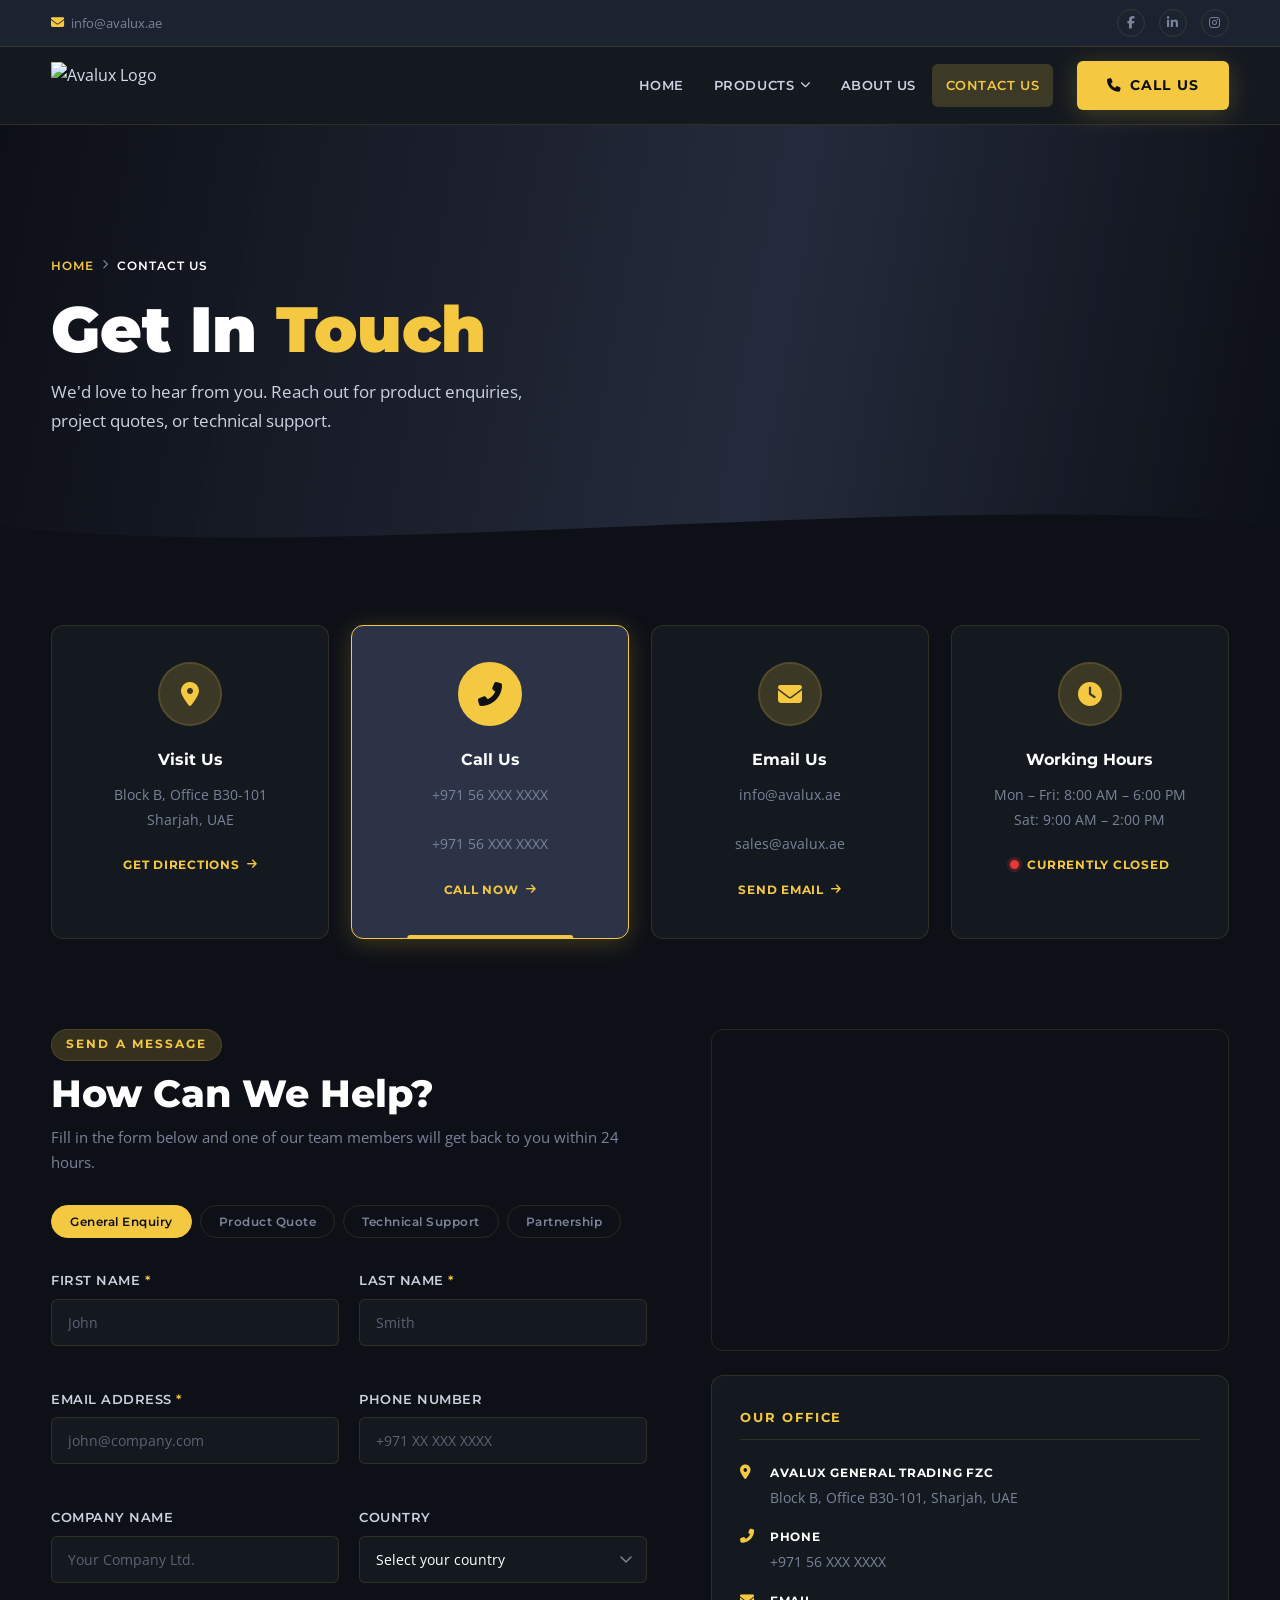
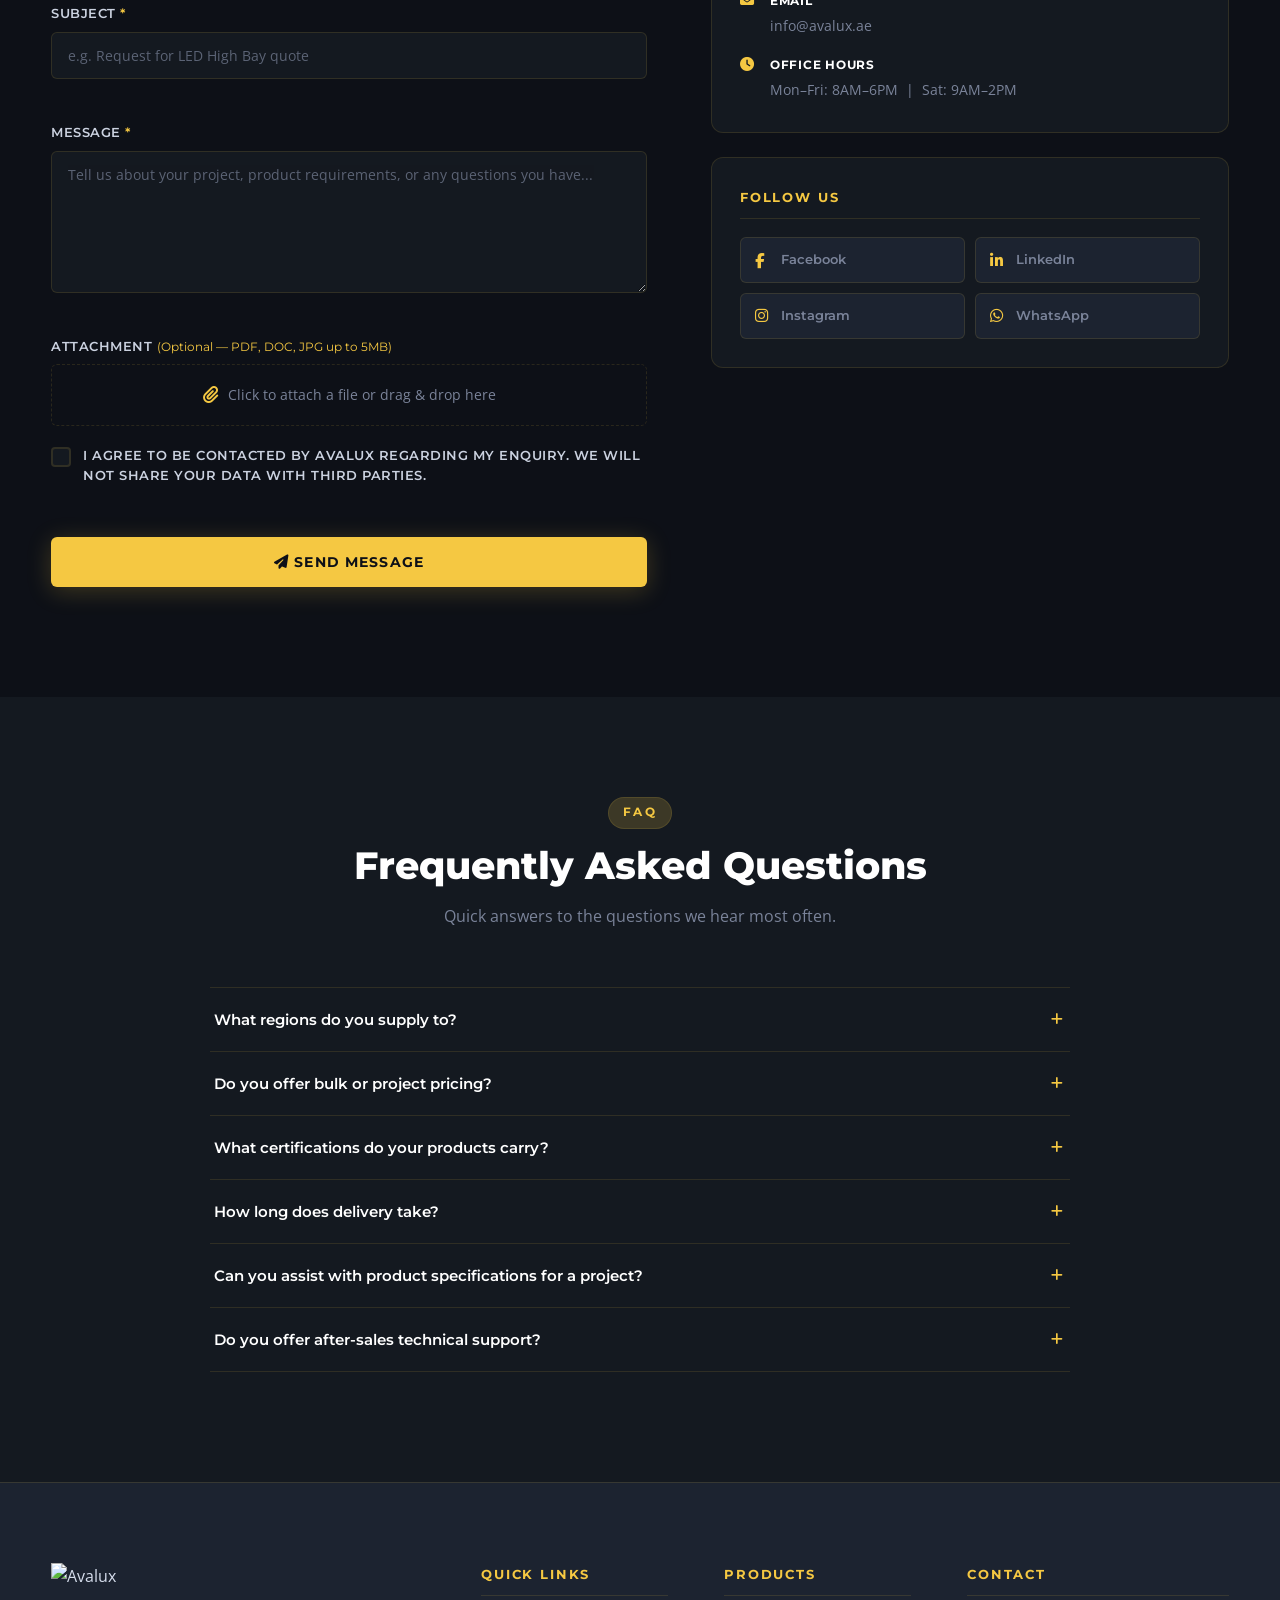
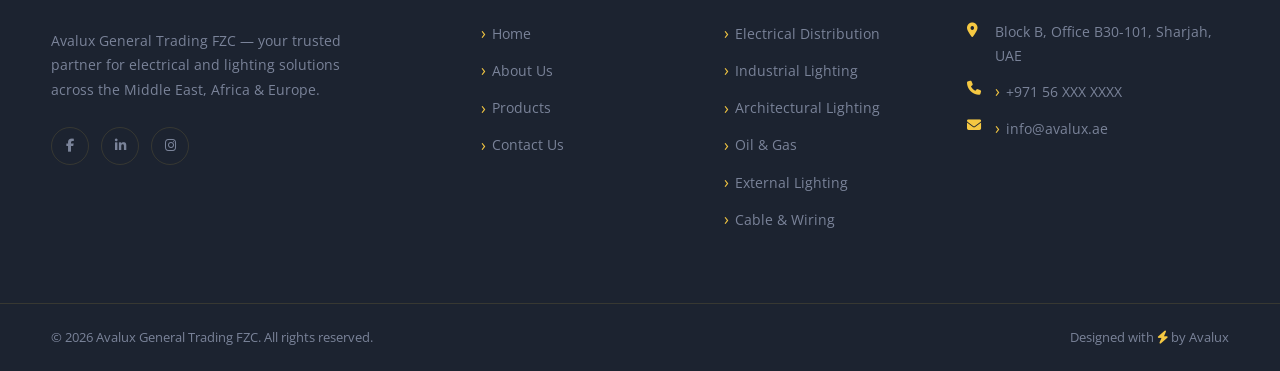
==== pages/Contact/contact.html @ fa9dfcca "avalux v1" ====
<!DOCTYPE html>
<html lang="en">
<head>
  <meta charset="UTF-8" />
  <meta name="viewport" content="width=device-width, initial-scale=1.0" />
  <title>Contact Us | Avalux General Trading</title>
  <link rel="stylesheet" href="../Home/home.css" />
  <link rel="stylesheet" href="contact.css" />
  <link rel="preconnect" href="https://fonts.googleapis.com" />
  <link href="https://fonts.googleapis.com/css2?family=Montserrat:wght@400;500;600;700;800;900&family=Open+Sans:wght@400;500;600&display=swap" rel="stylesheet" />
  <link rel="stylesheet" href="https://cdnjs.cloudflare.com/ajax/libs/font-awesome/6.5.0/css/all.min.css" />
</head>
<body>

  <!-- ===== TOP BAR ===== -->
  <div class="topbar">
    <div class="topbar__inner container">
      <a href="mailto:info@avalux.ae" class="topbar__email">
        <i class="fa fa-envelope"></i> info@avalux.ae
      </a>
      <div class="topbar__socials">
        <a href="#" aria-label="Facebook"><i class="fab fa-facebook-f"></i></a>
        <a href="#" aria-label="LinkedIn"><i class="fab fa-linkedin-in"></i></a>
        <a href="#" aria-label="Instagram"><i class="fab fa-instagram"></i></a>
      </div>
    </div>
  </div>

  <!-- ===== HEADER ===== -->
  <header class="header" id="header">
    <div class="header__inner container">
      <a href="index.html" class="header__logo">
        <img src="logo-02.png" alt="Avalux Logo" />
      </a>
      <button class="nav__toggle" id="navToggle" aria-label="Toggle menu">
        <span></span><span></span><span></span>
      </button>
      <nav class="nav" id="mainNav">
        <ul class="nav__list">
          <li class="nav__item"><a href="../Home/home.html" class="nav__link">Home</a></li>
          <li class="nav__item nav__item--dropdown">
            <a href="../products/products.html" class="nav__link nav__link--has-arrow">Products <i class="fa fa-chevron-down"></i></a>
            <ul class="dropdown">
              <li class="dropdown__item dropdown__item--has-sub">
                <a href="#">Electrical Distribution <i class="fa fa-chevron-right"></i></a>
                <ul class="sub-dropdown">
                  <li><a href="#">MCBs &amp; MCCBs</a></li>
                  <li><a href="#">Distribution Boards</a></li>
                  <li><a href="#">Surge Protection Devices</a></li>
                </ul>
              </li>
              <li class="dropdown__item dropdown__item--has-sub">
                <a href="#">Industrial Lighting <i class="fa fa-chevron-right"></i></a>
                <ul class="sub-dropdown">
                  <li><a href="#">High Bay Fixtures</a></li>
                  <li><a href="#">Floodlights</a></li>
                  <li><a href="#">Batten Luminaires</a></li>
                </ul>
              </li>
              <li class="dropdown__item dropdown__item--has-sub">
                <a href="#">Architectural Lighting <i class="fa fa-chevron-right"></i></a>
                <ul class="sub-dropdown">
                  <li><a href="#">Adjustable Downlights</a></li>
                  <li><a href="#">Trimless Downlights</a></li>
                  <li><a href="#">Recessed LED Panels</a></li>
                </ul>
              </li>
              <li class="dropdown__item dropdown__item--has-sub">
                <a href="#">External Lighting <i class="fa fa-chevron-right"></i></a>
                <ul class="sub-dropdown">
                  <li><a href="#">Bollards</a></li>
                  <li><a href="#">High Mast Lights</a></li>
                  <li><a href="#">Pole Lights</a></li>
                </ul>
              </li>
              <li class="dropdown__item dropdown__item--has-sub">
                <a href="#">Oil &amp; Gas <i class="fa fa-chevron-right"></i></a>
                <ul class="sub-dropdown">
                  <li><a href="#">Hazardous Area Fixtures</a></li>
                  <li><a href="#">Explosion-Proof Lights</a></li>
                </ul>
              </li>
              <li class="dropdown__item dropdown__item--has-sub">
                <a href="#">Cable &amp; Wiring <i class="fa fa-chevron-right"></i></a>
                <ul class="sub-dropdown">
                  <li><a href="#">Power Cables</a></li>
                  <li><a href="#">Control Cables</a></li>
                  <li><a href="#">Cable Trays</a></li>
                </ul>
              </li>
            </ul>
          </li>
          <li class="nav__item"><a href="../About Us/about.html" class="nav__link">About Us</a></li>
          <li class="nav__item"><a href="contact.html" class="nav__link active">Contact Us</a></li>
        </ul>
        <a href="tel:+97156XXXXXXX" class="btn btn--gold nav__cta">
          <i class="fa fa-phone"></i> Call Us
        </a>
      </nav>
    </div>
  </header>

  <!-- ===== PAGE HERO ===== -->
  <section class="page-hero">
    <div class="page-hero__bg" style="background-image: url('https://images.unsplash.com/photo-1518770660439-4636190af475?w=1600&q=80');"></div>
    <div class="page-hero__overlay"></div>
    <div class="container page-hero__content">
      <p class="page-hero__breadcrumb">
        <a href="index.html">Home</a>
        <i class="fa fa-chevron-right"></i>
        <span>Contact Us</span>
      </p>
      <h1 class="page-hero__title">Get In <span>Touch</span></h1>
      <p class="page-hero__sub">We'd love to hear from you. Reach out for product enquiries, project quotes, or technical support.</p>
    </div>
    <div class="page-hero__wave">
      <svg viewBox="0 0 1440 60" preserveAspectRatio="none" xmlns="http://www.w3.org/2000/svg">
        <path d="M0,40 C360,80 1080,0 1440,40 L1440,60 L0,60 Z" fill="#0d1017"/>
      </svg>
    </div>
  </section>

  <!-- ===== CONTACT CARDS ROW ===== -->
  <section class="contact-info">
    <div class="container">
      <div class="contact-info__grid">

        <div class="contact-info-card">
          <div class="contact-info-card__icon">
            <i class="fa fa-map-marker-alt"></i>
          </div>
          <h3>Visit Us</h3>
          <p>Block B, Office B30-101<br />Sharjah, UAE</p>
          <a href="https://maps.google.com" target="_blank" class="contact-info-card__link">
            Get Directions <i class="fa fa-arrow-right"></i>
          </a>
        </div>

        <div class="contact-info-card contact-info-card--featured">
          <div class="contact-info-card__icon">
            <i class="fa fa-phone-alt"></i>
          </div>
          <h3>Call Us</h3>
          <p>
            <a href="tel:+97156XXXXXXX">+971 56 XXX XXXX</a><br />
            <a href="tel:+97156XXXXXXX">+971 56 XXX XXXX</a>
          </p>
          <a href="tel:+97156XXXXXXX" class="contact-info-card__link">
            Call Now <i class="fa fa-arrow-right"></i>
          </a>
        </div>

        <div class="contact-info-card">
          <div class="contact-info-card__icon">
            <i class="fa fa-envelope"></i>
          </div>
          <h3>Email Us</h3>
          <p>
            <a href="mailto:info@avalux.ae">info@avalux.ae</a><br />
            <a href="mailto:sales@avalux.ae">sales@avalux.ae</a>
          </p>
          <a href="mailto:info@avalux.ae" class="contact-info-card__link">
            Send Email <i class="fa fa-arrow-right"></i>
          </a>
        </div>

        <div class="contact-info-card">
          <div class="contact-info-card__icon">
            <i class="fa fa-clock"></i>
          </div>
          <h3>Working Hours</h3>
          <p>
            Mon – Fri: 8:00 AM – 6:00 PM<br />
            Sat: 9:00 AM – 2:00 PM
          </p>
          <span class="contact-info-card__link contact-info-card__link--status">
            <span class="status-dot" id="statusDot"></span>
            <span id="statusText">Checking status...</span>
          </span>
        </div>

      </div>
    </div>
  </section>

  <!-- ===== MAIN CONTACT SECTION (Form + Map) ===== -->
  <section class="contact-main">
    <div class="container contact-main__inner">

      <!-- ── Contact Form ── -->
      <div class="contact-form-wrap">
        <span class="section-tag">Send a Message</span>
        <h2 class="section-title">How Can We Help?</h2>
        <p class="contact-form-wrap__sub">Fill in the form below and one of our team members will get back to you within 24 hours.</p>

        <!-- Enquiry type tabs -->
        <div class="enquiry-tabs" id="enquiryTabs">
          <button class="enquiry-tab enquiry-tab--active" data-type="General Enquiry">General Enquiry</button>
          <button class="enquiry-tab" data-type="Product Quote">Product Quote</button>
          <button class="enquiry-tab" data-type="Technical Support">Technical Support</button>
          <button class="enquiry-tab" data-type="Partnership">Partnership</button>
        </div>

        <form class="contact-form" id="contactForm" novalidate>

          <!-- Hidden enquiry type field -->
          <input type="hidden" name="enquiry_type" id="enquiryTypeInput" value="General Enquiry" />

          <div class="form-row">
            <div class="form-group">
              <label for="firstName">First Name <span>*</span></label>
              <input type="text" id="firstName" name="first_name" placeholder="John" required />
              <span class="form-error" id="firstNameError"></span>
            </div>
            <div class="form-group">
              <label for="lastName">Last Name <span>*</span></label>
              <input type="text" id="lastName" name="last_name" placeholder="Smith" required />
              <span class="form-error" id="lastNameError"></span>
            </div>
          </div>

          <div class="form-row">
            <div class="form-group">
              <label for="email">Email Address <span>*</span></label>
              <input type="email" id="email" name="email" placeholder="john@company.com" required />
              <span class="form-error" id="emailError"></span>
            </div>
            <div class="form-group">
              <label for="phone">Phone Number</label>
              <input type="tel" id="phone" name="phone" placeholder="+971 XX XXX XXXX" />
            </div>
          </div>

          <div class="form-row">
            <div class="form-group">
              <label for="company">Company Name</label>
              <input type="text" id="company" name="company" placeholder="Your Company Ltd." />
            </div>
            <div class="form-group">
              <label for="country">Country</label>
              <select id="country" name="country">
                <option value="" disabled selected>Select your country</option>
                <option>United Arab Emirates</option>
                <option>Saudi Arabia</option>
                <option>Qatar</option>
                <option>Kuwait</option>
                <option>Bahrain</option>
                <option>Oman</option>
                <option>Nigeria</option>
                <option>Kenya</option>
                <option>South Africa</option>
                <option>Ghana</option>
                <option>United Kingdom</option>
                <option>Germany</option>
                <option>France</option>
                <option>Other</option>
              </select>
            </div>
          </div>

          <div class="form-group">
            <label for="subject">Subject <span>*</span></label>
            <input type="text" id="subject" name="subject" placeholder="e.g. Request for LED High Bay quote" required />
            <span class="form-error" id="subjectError"></span>
          </div>

          <div class="form-group">
            <label for="message">Message <span>*</span></label>
            <textarea id="message" name="message" rows="6" placeholder="Tell us about your project, product requirements, or any questions you have..." required></textarea>
            <span class="form-error" id="messageError"></span>
          </div>

          <!-- File attachment -->
          <div class="form-group">
            <label for="attachment">Attachment <span class="label-optional">(Optional — PDF, DOC, JPG up to 5MB)</span></label>
            <div class="file-input-wrap" id="fileInputWrap">
              <input type="file" id="attachment" name="attachment" accept=".pdf,.doc,.docx,.jpg,.jpeg,.png" />
              <div class="file-input-ui">
                <i class="fa fa-paperclip"></i>
                <span id="fileLabel">Click to attach a file or drag &amp; drop here</span>
              </div>
            </div>
          </div>

          <div class="form-group form-group--checkbox">
            <label class="checkbox-label">
              <input type="checkbox" id="consent" name="consent" required />
              <span class="checkmark"></span>
              I agree to be contacted by Avalux regarding my enquiry. We will not share your data with third parties.
            </label>
            <span class="form-error" id="consentError"></span>
          </div>

          <button type="submit" class="btn btn--gold form-submit" id="submitBtn">
            <span id="submitLabel"><i class="fa fa-paper-plane"></i> Send Message</span>
            <span id="submitSpinner" style="display:none;"><i class="fa fa-spinner fa-spin"></i> Sending...</span>
          </button>

        </form>

        <!-- Success message (hidden by default) -->
        <div class="form-success" id="formSuccess">
          <div class="form-success__icon"><i class="fa fa-check-circle"></i></div>
          <h3>Message Sent!</h3>
          <p>Thank you for reaching out. A member of the Avalux team will be in touch within 24 hours.</p>
          <button class="btn btn--gold" id="resetFormBtn">Send Another Message</button>
        </div>

      </div>

      <!-- ── Map + Quick Info ── -->
      <div class="contact-aside">

        <!-- Embedded Map -->
        <div class="contact-map">
          <iframe
            src="https://www.google.com/maps/embed?pb=!1m18!1m12!1m3!1d3606.031430340303!2d55.394377073601945!3d25.336726326038466!2m3!1f0!2f0!3f0!3m2!1i1024!2i768!4f13.1!3m3!1m2!1s0x3e5f5bf1f54dc327%3A0x681007540c4c5453!2sHANEEN%20LIGHTING!5e0!3m2!1sen!2sae!4v1775919924605!5m2!1sen!2sae"
            width="100%"
            height="320"
            style="border:0;"
            allowfullscreen=""
            loading="lazy"
            referrerpolicy="no-referrer-when-downgrade"
            title="Avalux Office Location">
          </iframe>
        </div>

        <!-- Quick contact details -->
        <div class="contact-aside__details">
          <h3>Our Office</h3>
          <ul>
            <li>
              <i class="fa fa-map-marker-alt"></i>
              <div>
                <strong>Avalux General Trading FZC</strong>
                <span>Block B, Office B30-101, Sharjah, UAE</span>
              </div>
            </li>
            <li>
              <i class="fa fa-phone-alt"></i>
              <div>
                <strong>Phone</strong>
                <a href="tel:+97156XXXXXXX">+971 56 XXX XXXX</a>
              </div>
            </li>
            <li>
              <i class="fa fa-envelope"></i>
              <div>
                <strong>Email</strong>
                <a href="mailto:info@avalux.ae">info@avalux.ae</a>
              </div>
            </li>
            <li>
              <i class="fa fa-clock"></i>
              <div>
                <strong>Office Hours</strong>
                <span>Mon–Fri: 8AM–6PM &nbsp;|&nbsp; Sat: 9AM–2PM</span>
              </div>
            </li>
          </ul>
        </div>

        <!-- Social Links -->
        <div class="contact-aside__social">
          <h3>Follow Us</h3>
          <div class="social-links">
            <a href="#" class="social-link">
              <i class="fab fa-facebook-f"></i>
              <span>Facebook</span>
            </a>
            <a href="#" class="social-link">
              <i class="fab fa-linkedin-in"></i>
              <span>LinkedIn</span>
            </a>
            <a href="#" class="social-link">
              <i class="fab fa-instagram"></i>
              <span>Instagram</span>
            </a>
            <a href="#" class="social-link">
              <i class="fab fa-whatsapp"></i>
              <span>WhatsApp</span>
            </a>
          </div>
        </div>

      </div>

    </div>
  </section>

  <!-- ===== FAQ SECTION ===== -->
  <section class="faq">
    <div class="container">
      <div class="section-header">
        <span class="section-tag">FAQ</span>
        <h2 class="section-title">Frequently Asked Questions</h2>
        <p class="section-desc">Quick answers to the questions we hear most often.</p>
      </div>

      <div class="faq__grid">

        <div class="faq-item" data-faq>
          <button class="faq-item__question" aria-expanded="false">
            <span>What regions do you supply to?</span>
            <i class="fa fa-plus"></i>
          </button>
          <div class="faq-item__answer">
            <p>We supply to clients across the Middle East (UAE, Saudi Arabia, Qatar, Kuwait, Bahrain, Oman), Africa (Nigeria, Kenya, South Africa, Ghana, Tanzania, Egypt), and Europe (UK, Germany, France, Netherlands, and more). Contact us if you're outside these regions — we'll do our best to assist.</p>
          </div>
        </div>

        <div class="faq-item" data-faq>
          <button class="faq-item__question" aria-expanded="false">
            <span>Do you offer bulk or project pricing?</span>
            <i class="fa fa-plus"></i>
          </button>
          <div class="faq-item__answer">
            <p>Yes. We offer competitive bulk pricing and dedicated project pricing for contractors, developers, and procurement teams. Submit a quote request through our contact form with your product list and quantities for a tailored proposal.</p>
          </div>
        </div>

        <div class="faq-item" data-faq>
          <button class="faq-item__question" aria-expanded="false">
            <span>What certifications do your products carry?</span>
            <i class="fa fa-plus"></i>
          </button>
          <div class="faq-item__answer">
            <p>Our products carry internationally recognised certifications including IEC, CE, ATEX (for hazardous-area fixtures), UL, and RoHS compliance. Specific certification details are available on individual product data sheets — contact our technical team for documentation.</p>
          </div>
        </div>

        <div class="faq-item" data-faq>
          <button class="faq-item__question" aria-expanded="false">
            <span>How long does delivery take?</span>
            <i class="fa fa-plus"></i>
          </button>
          <div class="faq-item__answer">
            <p>Delivery timelines depend on the destination and product availability. For stock items, regional deliveries (UAE, GCC) typically take 3–7 working days. International shipments to Africa and Europe are estimated at 10–21 days. Express shipping options are available on request.</p>
          </div>
        </div>

        <div class="faq-item" data-faq>
          <button class="faq-item__question" aria-expanded="false">
            <span>Can you assist with product specifications for a project?</span>
            <i class="fa fa-plus"></i>
          </button>
          <div class="faq-item__answer">
            <p>Absolutely. Our technical team can review your project specifications and recommend the right products to meet performance, safety, and budget requirements. Send us your specifications via the contact form or email sales@avalux.ae.</p>
          </div>
        </div>

        <div class="faq-item" data-faq>
          <button class="faq-item__question" aria-expanded="false">
            <span>Do you offer after-sales technical support?</span>
            <i class="fa fa-plus"></i>
          </button>
          <div class="faq-item__answer">
            <p>Yes. We provide after-sales support including technical documentation, installation guidance, and warranty claims assistance. Reach us at info@avalux.ae or via phone during office hours for any post-purchase support needs.</p>
          </div>
        </div>

      </div>
    </div>
  </section>

  <!-- ===== FOOTER ===== -->
  <footer class="footer">
    <div class="footer__top container">
      <div class="footer__col footer__col--brand">
        <a href="index.html"><img src="logo-02.png" alt="Avalux" class="footer__logo" /></a>
        <p>Avalux General Trading FZC — your trusted partner for electrical and lighting solutions across the Middle East, Africa &amp; Europe.</p>
        <div class="footer__socials">
          <a href="#" aria-label="Facebook"><i class="fab fa-facebook-f"></i></a>
          <a href="#" aria-label="LinkedIn"><i class="fab fa-linkedin-in"></i></a>
          <a href="#" aria-label="Instagram"><i class="fab fa-instagram"></i></a>
        </div>
      </div>
      <div class="footer__col">
        <h4>Quick Links</h4>
        <ul>
          <li><a href="index.html">Home</a></li>
          <li><a href="about.html">About Us</a></li>
          <li><a href="#">Products</a></li>
          <li><a href="contact.html">Contact Us</a></li>
        </ul>
      </div>
      <div class="footer__col">
        <h4>Products</h4>
        <ul>
          <li><a href="#">Electrical Distribution</a></li>
          <li><a href="#">Industrial Lighting</a></li>
          <li><a href="#">Architectural Lighting</a></li>
          <li><a href="#">Oil &amp; Gas</a></li>
          <li><a href="#">External Lighting</a></li>
          <li><a href="#">Cable &amp; Wiring</a></li>
        </ul>
      </div>
      <div class="footer__col">
        <h4>Contact</h4>
        <ul class="footer__contact">
          <li><i class="fa fa-map-marker-alt"></i> Block B, Office B30-101, Sharjah, UAE</li>
          <li><i class="fa fa-phone"></i><a href="tel:+97156XXXXXXX">+971 56 XXX XXXX</a></li>
          <li><i class="fa fa-envelope"></i><a href="mailto:info@avalux.ae">info@avalux.ae</a></li>
        </ul>
      </div>
    </div>
    <div class="footer__bottom">
      <div class="container footer__bottom-inner">
        <p>&copy; 2026 Avalux General Trading FZC. All rights reserved.</p>
        <p>Designed with <i class="fa fa-bolt" style="color: var(--gold);"></i> by Avalux</p>
      </div>
    </div>
  </footer>

  <script src="../Home/home.js"></script>
  <script src="./contact.js"></script>

</body>
</html>
---- pages/Home/home.css ----
/* ============================================================
   AVALUX — HOMEPAGE STYLESHEET
   Theme: Industrial Luxury · Dark Slate + Electric Gold
   Font: Montserrat (headings) + Open Sans (body)
   ============================================================ */

/* ── CSS Variables ───────────────────────────────────────── */
:root {
  --black:        #0d1017;
  --dark:         #141920;
  --dark-2:       #1c2330;
  --slate:        #2c3347;
  --slate-light:  #3a4460;
  --gold:         #f5c842;
  --gold-dark:    #d4a82a;
  --gold-glow:    rgba(245, 200, 66, 0.18);
  --white:        #ffffff;
  --off-white:    #f0f2f5;
  --text:         #cbd2e0;
  --text-muted:   #7a8399;
  --border:       rgba(245, 200, 66, 0.12);
  --radius-sm:    6px;
  --radius-md:    12px;
  --radius-lg:    20px;
  --shadow-sm:    0 2px 12px rgba(0,0,0,0.35);
  --shadow-md:    0 8px 32px rgba(0,0,0,0.45);
  --shadow-gold:  0 4px 24px rgba(245, 200, 66, 0.22);
  --transition:   all 0.3s cubic-bezier(0.4, 0, 0.2, 1);
  --font-head:    'Montserrat', sans-serif;
  --font-body:    'Open Sans', sans-serif;
  --container:    1260px;
  --header-h:     78px;
}

/* ── Reset & Base ────────────────────────────────────────── */
*, *::before, *::after { box-sizing: border-box; margin: 0; padding: 0; }

html { scroll-behavior: smooth; font-size: 16px; }

body {
  font-family: var(--font-body);
  background: var(--black);
  color: var(--text);
  line-height: 1.7;
  overflow-x: hidden;
}

img { max-width: 100%; display: block; }
a  { color: inherit; text-decoration: none; }
ul { list-style: none; }
button { cursor: pointer; border: none; background: none; font-family: inherit; }

/* ── Container ───────────────────────────────────────────── */
.container {
  width: 92%;
  max-width: var(--container);
  margin-inline: auto;
}

/* ── Buttons ─────────────────────────────────────────────── */
.btn {
  display: inline-flex;
  align-items: center;
  gap: 8px;
  padding: 13px 30px;
  border-radius: var(--radius-sm);
  font-family: var(--font-head);
  font-size: 0.85rem;
  font-weight: 700;
  letter-spacing: 0.08em;
  text-transform: uppercase;
  transition: var(--transition);
  white-space: nowrap;
}

.btn--gold {
  background: var(--gold);
  color: var(--black);
  box-shadow: var(--shadow-gold);
}
.btn--gold:hover {
  background: var(--gold-dark);
  transform: translateY(-2px);
  box-shadow: 0 8px 32px rgba(245, 200, 66, 0.38);
}

.btn--outline {
  background: transparent;
  color: var(--white);
  border: 2px solid rgba(255,255,255,0.35);
}
.btn--outline:hover {
  border-color: var(--gold);
  color: var(--gold);
  transform: translateY(-2px);
}

.btn--outline-light {
  background: transparent;
  color: var(--white);
  border: 2px solid rgba(255,255,255,0.45);
}
.btn--outline-light:hover {
  border-color: var(--gold);
  color: var(--gold);
  transform: translateY(-2px);
}

/* ── Section Helpers ─────────────────────────────────────── */
.section-tag {
  display: inline-block;
  font-family: var(--font-head);
  font-size: 0.72rem;
  font-weight: 700;
  letter-spacing: 0.18em;
  text-transform: uppercase;
  color: var(--gold);
  background: var(--gold-glow);
  border: 1px solid var(--border);
  padding: 5px 14px;
  border-radius: 40px;
  margin-bottom: 14px;
}

.section-title {
  font-family: var(--font-head);
  font-size: clamp(1.6rem, 3vw, 2.4rem);
  font-weight: 800;
  color: var(--white);
  line-height: 1.2;
  margin-bottom: 14px;
}

.section-title span { color: var(--gold); }

.section-desc {
  font-size: 1.02rem;
  color: var(--text-muted);
  max-width: 560px;
}

.section-header {
  text-align: center;
  margin-bottom: 56px;
}
.section-header .section-desc { margin-inline: auto; }

/* ============================================================
   TOP BAR
   ============================================================ */
.topbar {
  background: var(--dark-2);
  border-bottom: 1px solid var(--border);
  padding: 9px 0;
}

.topbar__inner {
  display: flex;
  align-items: center;
  justify-content: space-between;
  flex-wrap: wrap;
  gap: 8px;
}

.topbar__email {
  font-size: 0.82rem;
  color: var(--text-muted);
  transition: var(--transition);
  display: flex;
  align-items: center;
  gap: 7px;
}
.topbar__email i { color: var(--gold); }
.topbar__email:hover { color: var(--gold); }

.topbar__socials {
  display: flex;
  gap: 14px;
}
.topbar__socials a {
  font-size: 0.78rem;
  color: var(--text-muted);
  width: 28px;
  height: 28px;
  border-radius: 50%;
  border: 1px solid var(--border);
  display: flex;
  align-items: center;
  justify-content: center;
  transition: var(--transition);
}
.topbar__socials a:hover {
  background: var(--gold);
  color: var(--black);
  border-color: var(--gold);
}

/* ============================================================
   HEADER
   ============================================================ */
.header {
  position: sticky;
  top: 0;
  z-index: 1000;
  background: var(--dark);
  border-bottom: 1px solid var(--border);
  height: var(--header-h);
  transition: var(--transition);
}

.header.scrolled {
  background: rgba(20, 25, 32, 0.97);
  backdrop-filter: blur(14px);
  box-shadow: var(--shadow-md);
  border-bottom-color: rgba(245, 200, 66, 0.18);
}

.header__inner {
  height: 100%;
  display: flex;
  align-items: center;
  justify-content: space-between;
  gap: 24px;
}

.header__logo img {
  height: 48px;
  width: auto;
  object-fit: contain;
  filter: brightness(1.05);
}

/* ── Nav ─────────────────────────────────────────────────── */
.nav {
  display: flex;
  align-items: center;
  gap: 6px;
}

.nav__list {
  display: flex;
  align-items: center;
  gap: 2px;
}

.nav__item { position: relative; }

.nav__link {
  display: flex;
  align-items: center;
  gap: 6px;
  padding: 10px 14px;
  font-family: var(--font-head);
  font-size: 0.82rem;
  font-weight: 600;
  letter-spacing: 0.04em;
  text-transform: uppercase;
  color: var(--text);
  border-radius: var(--radius-sm);
  transition: var(--transition);
  white-space: nowrap;
}
.nav__link:hover,
.nav__link.active {
  color: var(--gold);
  background: var(--gold-glow);
}
.nav__link--has-arrow i {
  font-size: 0.65rem;
  transition: transform 0.25s;
}
.nav__item:hover .nav__link--has-arrow i { transform: rotate(180deg); }

.nav__cta { margin-left: 18px; }

/* ── Dropdown ────────────────────────────────────────────── */
.dropdown {
  position: absolute;
  top: calc(100% + 10px);
  left: 0;
  min-width: 230px;
  background: var(--dark-2);
  border: 1px solid var(--border);
  border-radius: var(--radius-md);
  box-shadow: var(--shadow-md);
  opacity: 0;
  visibility: hidden;
  transform: translateY(12px);
  transition: var(--transition);
  z-index: 200;
  padding: 8px 0;
}

.nav__item:hover .dropdown,
.nav__item:focus-within .dropdown {
  opacity: 1;
  visibility: visible;
  transform: translateY(0);
}

.dropdown__item > a {
  display: flex;
  align-items: center;
  justify-content: space-between;
  padding: 10px 20px;
  font-size: 0.85rem;
  font-family: var(--font-head);
  font-weight: 500;
  color: var(--text);
  transition: var(--transition);
}
.dropdown__item > a:hover,
.dropdown__item:hover > a {
  color: var(--gold);
  background: var(--gold-glow);
}
.dropdown__item i { font-size: 0.65rem; }

/* Sub-dropdown */
.sub-dropdown {
  position: absolute;
  top: -8px;
  left: 100%;
  min-width: 220px;
  background: var(--dark-2);
  border: 1px solid var(--border);
  border-radius: var(--radius-md);
  box-shadow: var(--shadow-md);
  opacity: 0;
  visibility: hidden;
  transform: translateX(10px);
  transition: var(--transition);
  padding: 8px 0;
  z-index: 300;
}

.dropdown__item--has-sub:hover .sub-dropdown {
  opacity: 1;
  visibility: visible;
  transform: translateX(0);
}

.sub-dropdown li a {
  display: block;
  padding: 9px 20px;
  font-size: 0.83rem;
  color: var(--text-muted);
  transition: var(--transition);
}
.sub-dropdown li a:hover {
  color: var(--gold);
  padding-left: 26px;
  background: var(--gold-glow);
}

/* ── Mobile Hamburger ────────────────────────────────────── */
.nav__toggle {
  display: none;
  flex-direction: column;
  gap: 5px;
  padding: 6px;
}
.nav__toggle span {
  display: block;
  width: 24px;
  height: 2px;
  background: var(--white);
  border-radius: 2px;
  transition: var(--transition);
}
.nav__toggle.open span:nth-child(1) { transform: translateY(7px) rotate(45deg); }
.nav__toggle.open span:nth-child(2) { opacity: 0; }
.nav__toggle.open span:nth-child(3) { transform: translateY(-7px) rotate(-45deg); }

/* ============================================================
   HERO SLIDER
   ============================================================ */
.hero {
  position: relative;
  height: calc(100vh - var(--header-h));
  min-height: 560px;
  overflow: hidden;
}

.hero__slides { position: relative; width: 100%; height: 100%; }

.hero__slide {
  position: absolute;
  inset: 0;
  background-size: cover;
  background-position: center;
  opacity: 0;
  transition: opacity 0.9s ease;
}
.hero__slide--active { opacity: 1; }

.hero__overlay {
  position: absolute;
  inset: 0;
  background: linear-gradient(
    105deg,
    rgba(13, 16, 23, 0.88) 0%,
    rgba(13, 16, 23, 0.55) 55%,
    rgba(13, 16, 23, 0.3) 100%
  );
}

.hero__content {
  position: relative;
  z-index: 2;
  height: 100%;
  display: flex;
  flex-direction: column;
  justify-content: center;
  padding-block: 60px;
  max-width: 700px;
}

.hero__sub {
  font-family: var(--font-head);
  font-size: 0.8rem;
  font-weight: 700;
  letter-spacing: 0.22em;
  text-transform: uppercase;
  color: var(--gold);
  margin-bottom: 18px;
  opacity: 0;
  transform: translateY(20px);
  animation: fadeUp 0.7s 0.2s forwards;
}

.hero__title {
  font-family: var(--font-head);
  font-size: clamp(2.4rem, 5.5vw, 4.2rem);
  font-weight: 900;
  line-height: 1.1;
  color: var(--white);
  margin-bottom: 22px;
  opacity: 0;
  transform: translateY(20px);
  animation: fadeUp 0.7s 0.4s forwards;
}
.hero__title span { color: var(--gold); }

.hero__body {
  font-size: 1.06rem;
  color: var(--text);
  max-width: 540px;
  margin-bottom: 38px;
  opacity: 0;
  transform: translateY(20px);
  animation: fadeUp 0.7s 0.6s forwards;
}

.hero__actions {
  display: flex;
  gap: 14px;
  flex-wrap: wrap;
  opacity: 0;
  transform: translateY(20px);
  animation: fadeUp 0.7s 0.8s forwards;
}

/* ── Hero Arrows ─────────────────────────────────────────── */
.hero__arrow {
  position: absolute;
  top: 50%;
  transform: translateY(-50%);
  z-index: 10;
  width: 50px;
  height: 50px;
  border-radius: 50%;
  background: rgba(245, 200, 66, 0.12);
  border: 2px solid var(--gold);
  color: var(--gold);
  font-size: 1rem;
  display: flex;
  align-items: center;
  justify-content: center;
  transition: var(--transition);
}
.hero__arrow:hover {
  background: var(--gold);
  color: var(--black);
}
.hero__arrow--prev { left: 28px; }
.hero__arrow--next { right: 28px; }

/* ── Hero Dots ───────────────────────────────────────────── */
.hero__dots {
  position: absolute;
  bottom: 32px;
  left: 50%;
  transform: translateX(-50%);
  display: flex;
  gap: 10px;
  z-index: 10;
}
.hero__dot {
  width: 10px;
  height: 10px;
  border-radius: 50%;
  background: rgba(255,255,255,0.25);
  border: none;
  transition: var(--transition);
}
.hero__dot--active {
  background: var(--gold);
  transform: scale(1.3);
}

/* ============================================================
   ABOUT STRIP
   ============================================================ */
.about-strip {
  padding: 110px 0;
  background: var(--dark);
  position: relative;
  overflow: hidden;
}

/* Decorative diagonal line */
.about-strip::before {
  content: '';
  position: absolute;
  top: 0; right: 0;
  width: 50%;
  height: 100%;
  background: linear-gradient(135deg, transparent 49.9%, var(--dark-2) 50%);
  pointer-events: none;
}

.about-strip__inner {
  display: grid;
  grid-template-columns: 1fr 1fr;
  gap: 80px;
  align-items: center;
  position: relative;
  z-index: 1;
}

.about-strip__text .section-tag { margin-bottom: 10px; }

.about-strip__text p {
  color: var(--text);
  margin-bottom: 18px;
  font-size: 0.98rem;
}

.about-strip__text p strong { color: var(--white); }

.about-strip__text .btn { margin-top: 10px; }

.about-strip__image {
  position: relative;
}

.about-strip__image img {
  width: 100%;
  height: 420px;
  object-fit: cover;
  border-radius: var(--radius-lg);
  box-shadow: var(--shadow-md);
  /* Gold corner accent */
  outline: 3px solid var(--gold);
  outline-offset: 10px;
}

.about-strip__badge {
  position: absolute;
  bottom: -20px;
  left: -20px;
  background: var(--gold);
  color: var(--black);
  border-radius: var(--radius-md);
  padding: 20px 28px;
  text-align: center;
  box-shadow: var(--shadow-gold);
}
.badge__number {
  display: block;
  font-family: var(--font-head);
  font-size: 2.4rem;
  font-weight: 900;
  line-height: 1;
}
.badge__label {
  display: block;
  font-family: var(--font-head);
  font-size: 0.7rem;
  font-weight: 700;
  letter-spacing: 0.1em;
  text-transform: uppercase;
  margin-top: 4px;
}

/* ============================================================
   STATS BAR
   ============================================================ */
.stats-bar {
  background: var(--gold);
  padding: 48px 0;
}

.stats-bar__inner {
  display: grid;
  grid-template-columns: repeat(4, 1fr);
  gap: 20px;
}

.stat {
  text-align: center;
  color: var(--black);
  padding: 10px 0;
  position: relative;
}
.stat:not(:last-child)::after {
  content: '';
  position: absolute;
  right: 0; top: 10%; bottom: 10%;
  width: 1px;
  background: rgba(0,0,0,0.18);
}

.stat i {
  font-size: 1.8rem;
  margin-bottom: 8px;
  display: block;
  opacity: 0.75;
}
.stat__number {
  font-family: var(--font-head);
  font-size: 2.6rem;
  font-weight: 900;
  line-height: 1;
}
.stat__symbol {
  font-family: var(--font-head);
  font-size: 1.6rem;
  font-weight: 900;
}
.stat__label {
  display: block;
  font-family: var(--font-head);
  font-size: 0.72rem;
  font-weight: 700;
  letter-spacing: 0.1em;
  text-transform: uppercase;
  margin-top: 6px;
  opacity: 0.75;
}

/* ============================================================
   PRODUCTS
   ============================================================ */
.products {
  padding: 110px 0;
  background: var(--black);
}

.products__grid {
  display: grid;
  grid-template-columns: repeat(3, 1fr);
  gap: 28px;
}

.product-card {
  background: var(--dark);
  border: 1px solid var(--border);
  border-radius: var(--radius-md);
  overflow: hidden;
  transition: var(--transition);
}
.product-card:hover {
  border-color: var(--gold);
  transform: translateY(-6px);
  box-shadow: var(--shadow-gold);
}

.product-card__img {
  height: 220px;
  background-size: cover;
  background-position: center;
  transition: transform 0.5s ease;
}
.product-card:hover .product-card__img { transform: scale(1.04); }

.product-card__body {
  padding: 28px;
}
.product-card__body h3 {
  font-family: var(--font-head);
  font-size: 1.1rem;
  font-weight: 700;
  color: var(--white);
  margin-bottom: 10px;
}
.product-card__body p {
  font-size: 0.88rem;
  color: var(--text-muted);
  margin-bottom: 20px;
  line-height: 1.65;
}
.product-card__link {
  display: inline-flex;
  align-items: center;
  gap: 8px;
  font-family: var(--font-head);
  font-size: 0.8rem;
  font-weight: 700;
  letter-spacing: 0.06em;
  text-transform: uppercase;
  color: var(--gold);
  transition: var(--transition);
}
.product-card__link i { transition: transform 0.25s; }
.product-card__link:hover i { transform: translateX(5px); }

/* ============================================================
   VALUES
   ============================================================ */
.values {
  padding: 110px 0;
  background: var(--dark);
  /* Subtle noise texture via SVG data URI */
  background-image:
    radial-gradient(ellipse at 20% 50%, rgba(245,200,66,0.05) 0%, transparent 60%),
    radial-gradient(ellipse at 80% 20%, rgba(44,51,71,0.6) 0%, transparent 50%);
}

.values__grid {
  display: grid;
  grid-template-columns: repeat(3, 1fr);
  gap: 28px;
  align-items: start;
}

.value-card {
  background: var(--dark-2);
  border: 1px solid var(--border);
  border-radius: var(--radius-md);
  padding: 44px 34px;
  text-align: center;
  transition: var(--transition);
}
.value-card:hover {
  border-color: var(--gold);
  box-shadow: var(--shadow-gold);
  transform: translateY(-4px);
}
.value-card--featured {
  background: var(--slate);
  border-color: var(--gold);
  transform: translateY(-12px);
  box-shadow: var(--shadow-gold);
}
.value-card--featured:hover { transform: translateY(-16px); }

.value-card__icon {
  width: 68px;
  height: 68px;
  border-radius: 50%;
  background: var(--gold-glow);
  border: 2px solid var(--border);
  display: flex;
  align-items: center;
  justify-content: center;
  margin: 0 auto 24px;
  font-size: 1.6rem;
  color: var(--gold);
  transition: var(--transition);
}
.value-card:hover .value-card__icon,
.value-card--featured .value-card__icon {
  background: var(--gold);
  color: var(--black);
  border-color: var(--gold);
}

.value-card h3 {
  font-family: var(--font-head);
  font-size: 1.15rem;
  font-weight: 700;
  color: var(--white);
  margin-bottom: 14px;
}
.value-card p {
  font-size: 0.9rem;
  color: var(--text-muted);
  line-height: 1.7;
}

/* ============================================================
   TESTIMONIALS
   ============================================================ */
.testimonials {
  padding: 110px 0;
  background: var(--black);
  position: relative;
}

/* Large decorative quote */
.testimonials::before {
  content: '\201C';
  position: absolute;
  top: 40px; left: 5%;
  font-size: 18rem;
  font-family: Georgia, serif;
  color: rgba(245,200,66,0.04);
  line-height: 1;
  pointer-events: none;
}

.testimonials__grid {
  display: grid;
  grid-template-columns: repeat(3, 1fr);
  gap: 28px;
}

.testimonial-card {
  background: var(--dark);
  border: 1px solid var(--border);
  border-radius: var(--radius-md);
  padding: 38px 32px;
  transition: var(--transition);
  position: relative;
}
.testimonial-card::before {
  content: '';
  position: absolute;
  top: 0; left: 32px;
  width: 40px;
  height: 3px;
  background: var(--gold);
  border-radius: 0 0 3px 3px;
}
.testimonial-card:hover {
  border-color: var(--gold);
  transform: translateY(-4px);
  box-shadow: var(--shadow-gold);
}

.testimonial-card__stars {
  color: var(--gold);
  font-size: 1.1rem;
  letter-spacing: 2px;
  margin-bottom: 18px;
}

.testimonial-card p {
  font-size: 0.93rem;
  color: var(--text);
  font-style: italic;
  line-height: 1.75;
  margin-bottom: 28px;
}

.testimonial-card__author {
  display: flex;
  align-items: center;
  gap: 14px;
}

.testimonial-card__avatar {
  width: 46px;
  height: 46px;
  border-radius: 50%;
  background: var(--gold);
  color: var(--black);
  font-family: var(--font-head);
  font-weight: 800;
  font-size: 1.1rem;
  display: flex;
  align-items: center;
  justify-content: center;
  flex-shrink: 0;
}

.testimonial-card__author strong {
  display: block;
  font-family: var(--font-head);
  font-size: 0.9rem;
  font-weight: 700;
  color: var(--white);
}
.testimonial-card__author span {
  font-size: 0.78rem;
  color: var(--text-muted);
}

/* ============================================================
   BRANDS
   ============================================================ */
.brands {
  padding: 90px 0;
  background: var(--dark);
  overflow: hidden;
}

.brands__track-wrapper {
  overflow: hidden;
  mask-image: linear-gradient(
    to right,
    transparent, rgba(0,0,0,0.9) 10%,
    rgba(0,0,0,0.9) 90%, transparent
  );
  -webkit-mask-image: linear-gradient(
    to right,
    transparent, rgba(0,0,0,0.9) 10%,
    rgba(0,0,0,0.9) 90%, transparent
  );
}

.brands__track {
  display: flex;
  gap: 28px;
  width: max-content;
  animation: marquee 28s linear infinite;
}

.brand-logo {
  flex-shrink: 0;
  min-width: 180px;
  height: 70px;
  background: var(--dark-2);
  border: 1px solid var(--border);
  border-radius: var(--radius-sm);
  display: flex;
  align-items: center;
  justify-content: center;
  font-family: var(--font-head);
  font-size: 0.8rem;
  font-weight: 700;
  letter-spacing: 0.06em;
  color: var(--text-muted);
  text-transform: uppercase;
  transition: var(--transition);
}
.brand-logo:hover {
  border-color: var(--gold);
  color: var(--gold);
  background: var(--gold-glow);
}

/* ============================================================
   CTA BANNER
   ============================================================ */
.cta-banner {
  position: relative;
  padding: 100px 0;
  background-image: url('https://images.unsplash.com/photo-1581094794329-c8112a89af12?w=1600&q=80');
  background-size: cover;
  background-position: center;
  background-attachment: fixed;
  overflow: hidden;
}

.cta-banner__overlay {
  position: absolute;
  inset: 0;
  background: linear-gradient(135deg,
    rgba(13, 16, 23, 0.92) 0%,
    rgba(44, 51, 71, 0.88) 100%
  );
}

.cta-banner__content {
  position: relative;
  z-index: 1;
  text-align: center;
}

.cta-banner__content h2 {
  font-family: var(--font-head);
  font-size: clamp(1.8rem, 3.5vw, 2.8rem);
  font-weight: 900;
  color: var(--white);
  margin-bottom: 16px;
}

.cta-banner__content p {
  font-size: 1.05rem;
  color: var(--text);
  margin-bottom: 40px;
  max-width: 520px;
  margin-inline: auto;
}

.cta-banner__actions {
  display: flex;
  justify-content: center;
  gap: 16px;
  flex-wrap: wrap;
}

/* Gold accent bar above section */
.cta-banner::before {
  content: '';
  position: absolute;
  top: 0; left: 50%;
  transform: translateX(-50%);
  width: 90px;
  height: 4px;
  background: var(--gold);
  border-radius: 0 0 4px 4px;
}

/* ============================================================
   FOOTER
   ============================================================ */
.footer {
  background: var(--dark-2);
  border-top: 1px solid var(--border);
}

.footer__top {
  display: grid;
  grid-template-columns: 2fr 1fr 1fr 1.4fr;
  gap: 56px;
  padding: 80px 0 60px;
}

.footer__logo {
  height: 46px;
  width: auto;
  margin-bottom: 20px;
  filter: brightness(1.05);
}

.footer__col--brand p {
  font-size: 0.88rem;
  color: var(--text-muted);
  line-height: 1.75;
  margin-bottom: 24px;
  max-width: 300px;
}

.footer__socials {
  display: flex;
  gap: 12px;
}
.footer__socials a {
  width: 38px;
  height: 38px;
  border-radius: 50%;
  border: 1px solid var(--border);
  display: flex;
  align-items: center;
  justify-content: center;
  color: var(--text-muted);
  font-size: 0.82rem;
  transition: var(--transition);
}
.footer__socials a:hover {
  background: var(--gold);
  color: var(--black);
  border-color: var(--gold);
}

.footer__col h4 {
  font-family: var(--font-head);
  font-size: 0.82rem;
  font-weight: 700;
  letter-spacing: 0.14em;
  text-transform: uppercase;
  color: var(--gold);
  margin-bottom: 24px;
  padding-bottom: 10px;
  border-bottom: 1px solid var(--border);
}

.footer__col ul li {
  margin-bottom: 10px;
}
.footer__col ul li a {
  font-size: 0.88rem;
  color: var(--text-muted);
  transition: var(--transition);
  display: inline-flex;
  align-items: center;
  gap: 6px;
}
.footer__col ul li a::before {
  content: '›';
  color: var(--gold);
  font-size: 1rem;
}
.footer__col ul li a:hover {
  color: var(--gold);
  padding-left: 4px;
}

.footer__contact li {
  display: flex;
  gap: 12px;
  font-size: 0.88rem;
  color: var(--text-muted);
  margin-bottom: 14px;
  align-items: flex-start;
}
.footer__contact li i {
  color: var(--gold);
  margin-top: 3px;
  flex-shrink: 0;
  width: 16px;
}
.footer__contact li a { color: var(--text-muted); transition: var(--transition); }
.footer__contact li a:hover { color: var(--gold); }

.footer__bottom {
  border-top: 1px solid var(--border);
  padding: 22px 0;
}
.footer__bottom-inner {
  display: flex;
  align-items: center;
  justify-content: space-between;
  flex-wrap: wrap;
  gap: 10px;
}
.footer__bottom p {
  font-size: 0.82rem;
  color: var(--text-muted);
}

/* ============================================================
   ANIMATIONS
   ============================================================ */
@keyframes fadeUp {
  to { opacity: 1; transform: translateY(0); }
}

@keyframes marquee {
  from { transform: translateX(0); }
  to   { transform: translateX(-50%); }
}

/* Intersection Observer fade-in */
.reveal {
  opacity: 0;
  transform: translateY(32px);
  transition: opacity 0.7s ease, transform 0.7s ease;
}
.reveal.visible {
  opacity: 1;
  transform: translateY(0);
}
.reveal-delay-1 { transition-delay: 0.1s; }
.reveal-delay-2 { transition-delay: 0.2s; }
.reveal-delay-3 { transition-delay: 0.3s; }
.reveal-delay-4 { transition-delay: 0.4s; }

/* ============================================================
   RESPONSIVE
   ============================================================ */

/* Tablet — 1024px */
@media (max-width: 1024px) {
  .about-strip__inner      { grid-template-columns: 1fr; gap: 48px; }
  .about-strip::before     { display: none; }
  .products__grid          { grid-template-columns: repeat(2, 1fr); }
  .values__grid            { grid-template-columns: 1fr; gap: 20px; }
  .value-card--featured    { transform: none; }
  .testimonials__grid      { grid-template-columns: 1fr 1fr; gap: 22px; }
  .footer__top             { grid-template-columns: 1fr 1fr; gap: 40px; }
  .stats-bar__inner        { grid-template-columns: repeat(2, 1fr); gap: 0; }
  .stat:nth-child(2)::after { display: none; }
}

/* Mobile — 768px */
@media (max-width: 768px) {
  :root { --header-h: 66px; }

  /* Nav collapse */
  .nav__toggle { display: flex; }

  .nav {
    position: fixed;
    top: var(--header-h);
    left: 0; right: 0;
    background: var(--dark-2);
    border-top: 1px solid var(--border);
    border-bottom: 1px solid var(--border);
    flex-direction: column;
    align-items: stretch;
    padding: 20px 0 28px;
    transform: translateY(-110%);
    opacity: 0;
    visibility: hidden;
    transition: var(--transition);
    z-index: 999;
    max-height: calc(100vh - var(--header-h));
    overflow-y: auto;
    gap: 0;
  }
  .nav.open {
    transform: translateY(0);
    opacity: 1;
    visibility: visible;
  }

  .nav__list { flex-direction: column; gap: 0; }
  .nav__link { padding: 14px 24px; font-size: 0.9rem; border-radius: 0; }

  .dropdown, .sub-dropdown {
    position: static;
    opacity: 1;
    visibility: visible;
    transform: none;
    box-shadow: none;
    border: none;
    background: rgba(255,255,255,0.03);
    border-radius: 0;
    padding: 0;
    display: none;
  }
  .nav__item--dropdown.open .dropdown   { display: block; }
  .dropdown__item--has-sub.open .sub-dropdown { display: block; }

  .dropdown__item > a,
  .sub-dropdown li a {
    padding: 11px 36px;
    font-size: 0.82rem;
  }

  .nav__cta {
    margin: 16px 24px 0;
    justify-content: center;
  }

  /* Hero */
  .hero { height: 88vh; min-height: 480px; }
  .hero__content { max-width: 100%; }
  .hero__arrow { display: none; }

  /* Sections */
  .products__grid      { grid-template-columns: 1fr; }
  .values__grid        { grid-template-columns: 1fr; }
  .testimonials__grid  { grid-template-columns: 1fr; }
  .stats-bar__inner    { grid-template-columns: repeat(2, 1fr); }
  .stat::after         { display: none; }
  .footer__top         { grid-template-columns: 1fr; gap: 36px; }
  .footer__bottom-inner{ justify-content: center; text-align: center; }

  .about-strip__image img { height: 280px; }
  .about-strip__badge { left: 10px; bottom: -16px; }

  .cta-banner { background-attachment: scroll; }
}

/* Small mobile — 480px */
@media (max-width: 480px) {
  .hero__actions { flex-direction: column; }
  .hero__actions .btn { width: 100%; justify-content: center; }
  .cta-banner__actions { flex-direction: column; align-items: center; }
  .section-title { font-size: 1.5rem; }
  .stats-bar__inner { grid-template-columns: 1fr 1fr; }
}
---- pages/Contact/contact.css ----
/* ============================================================
   AVALUX — CONTACT PAGE STYLESHEET  (contact.css)
   Builds on top of style.css — page-specific styles only
   ============================================================ */

/* ── Page Hero ───────────────────────────────────────────── */
.page-hero {
  position: relative;
  height: 420px;
  overflow: hidden;
  display: flex;
  align-items: center;
}
.page-hero__bg {
  position: absolute;
  inset: 0;
  background-size: cover;
  background-position: center;
  transform: scale(1.06);
  transition: transform 6s ease;
}
.page-hero:hover .page-hero__bg { transform: scale(1); }
.page-hero__overlay {
  position: absolute;
  inset: 0;
  background: linear-gradient(
    100deg,
    rgba(13,16,23,0.93) 0%,
    rgba(44,51,71,0.78) 60%,
    rgba(13,16,23,0.55) 100%
  );
  z-index: 1;
}
.page-hero__content {
  position: relative;
  z-index: 2;
  padding-top: 20px;
}
.page-hero__breadcrumb {
  display: flex;
  align-items: center;
  gap: 8px;
  font-family: var(--font-head);
  font-size: 0.78rem;
  font-weight: 600;
  letter-spacing: 0.08em;
  color: var(--text-muted);
  margin-bottom: 18px;
  text-transform: uppercase;
}
.page-hero__breadcrumb a { color: var(--gold); transition: var(--transition); }
.page-hero__breadcrumb a:hover { color: var(--white); }
.page-hero__breadcrumb i { font-size: 0.6rem; }
.page-hero__breadcrumb span { color: var(--white); }
.page-hero__title {
  font-family: var(--font-head);
  font-size: clamp(2.4rem, 5vw, 4rem);
  font-weight: 900;
  color: var(--white);
  line-height: 1.1;
  margin-bottom: 14px;
  animation: fadeUp 0.7s 0.2s both;
}
.page-hero__title span { color: var(--gold); }
.page-hero__sub {
  font-size: 1.05rem;
  color: var(--text);
  max-width: 520px;
  animation: fadeUp 0.7s 0.4s both;
}
.page-hero__wave {
  position: absolute;
  bottom: -1px; left: 0;
  width: 100%; z-index: 3;
  line-height: 0;
}
.page-hero__wave svg { width: 100%; height: 60px; }

/* ── Contact Info Cards ──────────────────────────────────── */
.contact-info {
  padding: 80px 0 0;
  background: var(--black);
}

.contact-info__grid {
  display: grid;
  grid-template-columns: repeat(4, 1fr);
  gap: 22px;
}

.contact-info-card {
  background: var(--dark);
  border: 1px solid var(--border);
  border-radius: var(--radius-md);
  padding: 36px 28px;
  text-align: center;
  transition: var(--transition);
  position: relative;
  overflow: hidden;
}
.contact-info-card::before {
  content: '';
  position: absolute;
  bottom: 0; left: 50%;
  transform: translateX(-50%);
  width: 0;
  height: 3px;
  background: var(--gold);
  border-radius: 3px 3px 0 0;
  transition: width 0.4s ease;
}
.contact-info-card:hover::before { width: 60%; }
.contact-info-card:hover {
  border-color: var(--gold);
  transform: translateY(-5px);
  box-shadow: var(--shadow-gold);
}
.contact-info-card--featured {
  background: var(--slate);
  border-color: var(--gold);
  box-shadow: var(--shadow-gold);
}
.contact-info-card--featured::before { width: 60%; }

.contact-info-card__icon {
  width: 64px;
  height: 64px;
  border-radius: 50%;
  background: var(--gold-glow);
  border: 2px solid var(--border);
  display: flex;
  align-items: center;
  justify-content: center;
  font-size: 1.5rem;
  color: var(--gold);
  margin: 0 auto 20px;
  transition: var(--transition);
}
.contact-info-card:hover .contact-info-card__icon,
.contact-info-card--featured .contact-info-card__icon {
  background: var(--gold);
  color: var(--black);
  border-color: var(--gold);
}

.contact-info-card h3 {
  font-family: var(--font-head);
  font-size: 1rem;
  font-weight: 700;
  color: var(--white);
  margin-bottom: 10px;
}
.contact-info-card p {
  font-size: 0.88rem;
  color: var(--text-muted);
  line-height: 1.75;
  margin-bottom: 18px;
}
.contact-info-card p a {
  color: var(--text-muted);
  transition: var(--transition);
  display: block;
}
.contact-info-card p a:hover { color: var(--gold); }

.contact-info-card__link {
  display: inline-flex;
  align-items: center;
  gap: 7px;
  font-family: var(--font-head);
  font-size: 0.78rem;
  font-weight: 700;
  letter-spacing: 0.06em;
  text-transform: uppercase;
  color: var(--gold);
  transition: var(--transition);
}
.contact-info-card__link i { transition: transform 0.25s; font-size: 0.7rem; }
.contact-info-card__link:hover i { transform: translateX(4px); }
.contact-info-card__link--status {
  cursor: default;
  gap: 8px;
}

/* Status dot */
.status-dot {
  display: inline-block;
  width: 9px;
  height: 9px;
  border-radius: 50%;
  background: var(--text-muted);
  flex-shrink: 0;
}
.status-dot.open  { background: #4caf50; box-shadow: 0 0 0 3px rgba(76,175,80,0.25); }
.status-dot.closed { background: #e53935; box-shadow: 0 0 0 3px rgba(229,57,53,0.2); }

/* ── Main Contact Section ────────────────────────────────── */
.contact-main {
  padding: 90px 0 110px;
  background: var(--black);
}

.contact-main__inner {
  display: grid;
  grid-template-columns: 1.15fr 1fr;
  gap: 64px;
  align-items: start;
}

/* ── Form Wrap ───────────────────────────────────────────── */
.contact-form-wrap .section-tag  { margin-bottom: 10px; }
.contact-form-wrap .section-title { margin-bottom: 8px; }

.contact-form-wrap__sub {
  font-size: 0.92rem;
  color: var(--text-muted);
  margin-bottom: 30px;
}

/* Enquiry tabs */
.enquiry-tabs {
  display: flex;
  flex-wrap: wrap;
  gap: 8px;
  margin-bottom: 32px;
}
.enquiry-tab {
  padding: 8px 18px;
  border-radius: 40px;
  border: 1px solid var(--border);
  background: transparent;
  font-family: var(--font-head);
  font-size: 0.78rem;
  font-weight: 600;
  letter-spacing: 0.04em;
  color: var(--text-muted);
  transition: var(--transition);
  cursor: pointer;
}
.enquiry-tab:hover {
  border-color: var(--gold);
  color: var(--gold);
  background: var(--gold-glow);
}
.enquiry-tab--active {
  background: var(--gold);
  border-color: var(--gold);
  color: var(--black);
}

/* Form layout */
.contact-form { display: flex; flex-direction: column; gap: 20px; }

.form-row {
  display: grid;
  grid-template-columns: 1fr 1fr;
  gap: 20px;
}

.form-group {
  display: flex;
  flex-direction: column;
  gap: 7px;
}

.form-group label {
  font-family: var(--font-head);
  font-size: 0.8rem;
  font-weight: 600;
  letter-spacing: 0.04em;
  color: var(--text);
  text-transform: uppercase;
}
.form-group label span { color: var(--gold); }
.label-optional {
  font-weight: 400;
  text-transform: none;
  letter-spacing: 0;
  color: var(--text-muted);
  font-size: 0.75rem;
}

.form-group input,
.form-group select,
.form-group textarea {
  background: var(--dark);
  border: 1px solid var(--border);
  border-radius: var(--radius-sm);
  padding: 13px 16px;
  font-family: var(--font-body);
  font-size: 0.9rem;
  color: var(--white);
  transition: var(--transition);
  outline: none;
  width: 100%;
}
.form-group select {
  appearance: none;
  -webkit-appearance: none;
  background-image: url("data:image/svg+xml,%3Csvg xmlns='http://www.w3.org/2000/svg' width='12' height='8' viewBox='0 0 12 8'%3E%3Cpath d='M1 1l5 5 5-5' stroke='%237a8399' stroke-width='1.5' fill='none' stroke-linecap='round'/%3E%3C/svg%3E");
  background-repeat: no-repeat;
  background-position: right 14px center;
  padding-right: 38px;
  cursor: pointer;
}
.form-group select option { background: var(--dark-2); color: var(--white); }
.form-group textarea { resize: vertical; min-height: 140px; }

.form-group input::placeholder,
.form-group textarea::placeholder { color: var(--text-muted); opacity: 0.7; }

.form-group input:focus,
.form-group select:focus,
.form-group textarea:focus {
  border-color: var(--gold);
  background: var(--dark-2);
  box-shadow: 0 0 0 3px var(--gold-glow);
}

/* Validation states */
.form-group input.error,
.form-group textarea.error {
  border-color: #e53935;
  box-shadow: 0 0 0 3px rgba(229,57,53,0.12);
}
.form-group input.valid,
.form-group textarea.valid {
  border-color: #4caf50;
}
.form-error {
  font-size: 0.78rem;
  color: #e53935;
  min-height: 16px;
}

/* File input */
.file-input-wrap {
  position: relative;
  border: 1px dashed var(--border);
  border-radius: var(--radius-sm);
  transition: var(--transition);
  cursor: pointer;
}
.file-input-wrap:hover,
.file-input-wrap.drag-over {
  border-color: var(--gold);
  background: var(--gold-glow);
}
.file-input-wrap input[type="file"] {
  position: absolute;
  inset: 0;
  opacity: 0;
  cursor: pointer;
  width: 100%;
  height: 100%;
  border: none;
  background: none;
  padding: 0;
  box-shadow: none;
}
.file-input-ui {
  display: flex;
  align-items: center;
  justify-content: center;
  gap: 10px;
  padding: 18px;
  font-size: 0.86rem;
  color: var(--text-muted);
  pointer-events: none;
}
.file-input-ui i { color: var(--gold); font-size: 1.1rem; }

/* Checkbox */
.form-group--checkbox { gap: 10px; }
.checkbox-label {
  display: flex;
  align-items: flex-start;
  gap: 12px;
  cursor: pointer;
  font-size: 0.85rem;
  color: var(--text-muted);
  line-height: 1.55;
  text-transform: none;
  letter-spacing: 0;
  font-weight: 400;
}
.checkbox-label input[type="checkbox"] {
  position: absolute;
  opacity: 0;
  width: 0; height: 0;
}
.checkmark {
  flex-shrink: 0;
  width: 20px;
  height: 20px;
  border: 2px solid var(--border);
  border-radius: 4px;
  background: var(--dark);
  display: flex;
  align-items: center;
  justify-content: center;
  transition: var(--transition);
  margin-top: 1px;
}
.checkbox-label input:checked ~ .checkmark {
  background: var(--gold);
  border-color: var(--gold);
}
.checkmark::after {
  content: '';
  display: none;
  width: 5px;
  height: 9px;
  border: 2px solid var(--black);
  border-top: none;
  border-left: none;
  transform: rotate(45deg) translateY(-1px);
}
.checkbox-label input:checked ~ .checkmark::after { display: block; }

/* Submit button */
.form-submit {
  width: 100%;
  justify-content: center;
  padding: 16px;
  font-size: 0.9rem;
  margin-top: 6px;
}

/* Success state */
.contact-form { transition: opacity 0.3s, transform 0.3s; }
.contact-form.hidden { opacity: 0; pointer-events: none; transform: translateY(10px); }

.form-success {
  display: none;
  text-align: center;
  padding: 60px 40px;
  background: var(--dark);
  border: 1px solid var(--border);
  border-radius: var(--radius-md);
  animation: fadeUp 0.5s both;
}
.form-success.visible { display: block; }

.form-success__icon {
  font-size: 3.5rem;
  color: #4caf50;
  margin-bottom: 20px;
}
.form-success h3 {
  font-family: var(--font-head);
  font-size: 1.6rem;
  font-weight: 800;
  color: var(--white);
  margin-bottom: 12px;
}
.form-success p {
  color: var(--text-muted);
  font-size: 0.95rem;
  margin-bottom: 30px;
  max-width: 380px;
  margin-inline: auto;
}

/* ── Contact Aside ───────────────────────────────────────── */
.contact-aside {
  display: flex;
  flex-direction: column;
  gap: 24px;
  position: sticky;
  top: calc(var(--header-h) + 24px);
}

.contact-map {
  border-radius: var(--radius-md);
  overflow: hidden;
  border: 1px solid var(--border);
}
.contact-map iframe { display: block; filter: grayscale(0.4) contrast(1.1); }

.contact-aside__details {
  background: var(--dark);
  border: 1px solid var(--border);
  border-radius: var(--radius-md);
  padding: 30px 28px;
}
.contact-aside__details h3 {
  font-family: var(--font-head);
  font-size: 0.82rem;
  font-weight: 700;
  letter-spacing: 0.14em;
  text-transform: uppercase;
  color: var(--gold);
  margin-bottom: 22px;
  padding-bottom: 10px;
  border-bottom: 1px solid var(--border);
}
.contact-aside__details ul { display: flex; flex-direction: column; gap: 16px; }
.contact-aside__details li {
  display: flex;
  align-items: flex-start;
  gap: 14px;
  font-size: 0.88rem;
}
.contact-aside__details li i {
  color: var(--gold);
  width: 16px;
  margin-top: 3px;
  flex-shrink: 0;
}
.contact-aside__details li strong {
  display: block;
  font-family: var(--font-head);
  font-size: 0.78rem;
  font-weight: 700;
  color: var(--white);
  text-transform: uppercase;
  letter-spacing: 0.06em;
  margin-bottom: 3px;
}
.contact-aside__details li span,
.contact-aside__details li a {
  color: var(--text-muted);
  font-size: 0.86rem;
  transition: var(--transition);
}
.contact-aside__details li a:hover { color: var(--gold); }

.contact-aside__social {
  background: var(--dark);
  border: 1px solid var(--border);
  border-radius: var(--radius-md);
  padding: 28px;
}
.contact-aside__social h3 {
  font-family: var(--font-head);
  font-size: 0.82rem;
  font-weight: 700;
  letter-spacing: 0.14em;
  text-transform: uppercase;
  color: var(--gold);
  margin-bottom: 18px;
  padding-bottom: 10px;
  border-bottom: 1px solid var(--border);
}
.social-links {
  display: grid;
  grid-template-columns: 1fr 1fr;
  gap: 10px;
}
.social-link {
  display: flex;
  align-items: center;
  gap: 10px;
  padding: 11px 14px;
  background: var(--dark-2);
  border: 1px solid var(--border);
  border-radius: var(--radius-sm);
  font-family: var(--font-head);
  font-size: 0.8rem;
  font-weight: 600;
  color: var(--text-muted);
  transition: var(--transition);
}
.social-link i { color: var(--gold); font-size: 0.95rem; width: 16px; }
.social-link:hover {
  border-color: var(--gold);
  color: var(--gold);
  background: var(--gold-glow);
  transform: translateY(-2px);
}

/* ── FAQ ─────────────────────────────────────────────────── */
.faq {
  padding: 100px 0 110px;
  background: var(--dark);
}

.faq__grid {
  max-width: 860px;
  margin-inline: auto;
  display: flex;
  flex-direction: column;
  gap: 0;
}

.faq-item {
  border-bottom: 1px solid var(--border);
  overflow: hidden;
}
.faq-item:first-child { border-top: 1px solid var(--border); }

.faq-item__question {
  width: 100%;
  display: flex;
  align-items: center;
  justify-content: space-between;
  gap: 16px;
  padding: 22px 4px;
  font-family: var(--font-head);
  font-size: 0.96rem;
  font-weight: 600;
  color: var(--white);
  text-align: left;
  background: none;
  border: none;
  cursor: pointer;
  transition: color 0.25s;
}
.faq-item__question:hover { color: var(--gold); }
.faq-item__question[aria-expanded="true"] { color: var(--gold); }

.faq-item__question i {
  flex-shrink: 0;
  font-size: 0.85rem;
  color: var(--gold);
  transition: transform 0.3s ease;
  width: 18px; text-align: center;
}
.faq-item__question[aria-expanded="true"] i { transform: rotate(45deg); }

.faq-item__answer {
  max-height: 0;
  overflow: hidden;
  transition: max-height 0.4s ease, padding 0.3s ease;
}
.faq-item__answer.open {
  max-height: 300px;
  padding-bottom: 20px;
}
.faq-item__answer p {
  font-size: 0.9rem;
  color: var(--text-muted);
  line-height: 1.8;
  padding: 4px 0 0;
  padding-right: 40px;
}

/* ── Responsive ──────────────────────────────────────────── */
@media (max-width: 1100px) {
  .contact-main__inner { grid-template-columns: 1fr; gap: 48px; }
  .contact-aside { position: static; }
}

@media (max-width: 900px) {
  .contact-info__grid { grid-template-columns: repeat(2, 1fr); }
}

@media (max-width: 768px) {
  .page-hero          { height: 320px; }
  .form-row           { grid-template-columns: 1fr; gap: 16px; }
  .contact-info__grid { grid-template-columns: 1fr 1fr; gap: 14px; }
  .social-links       { grid-template-columns: 1fr; }
  .enquiry-tabs       { gap: 6px; }
}

@media (max-width: 520px) {
  .contact-info__grid { grid-template-columns: 1fr; }
  .page-hero          { height: 280px; }
}
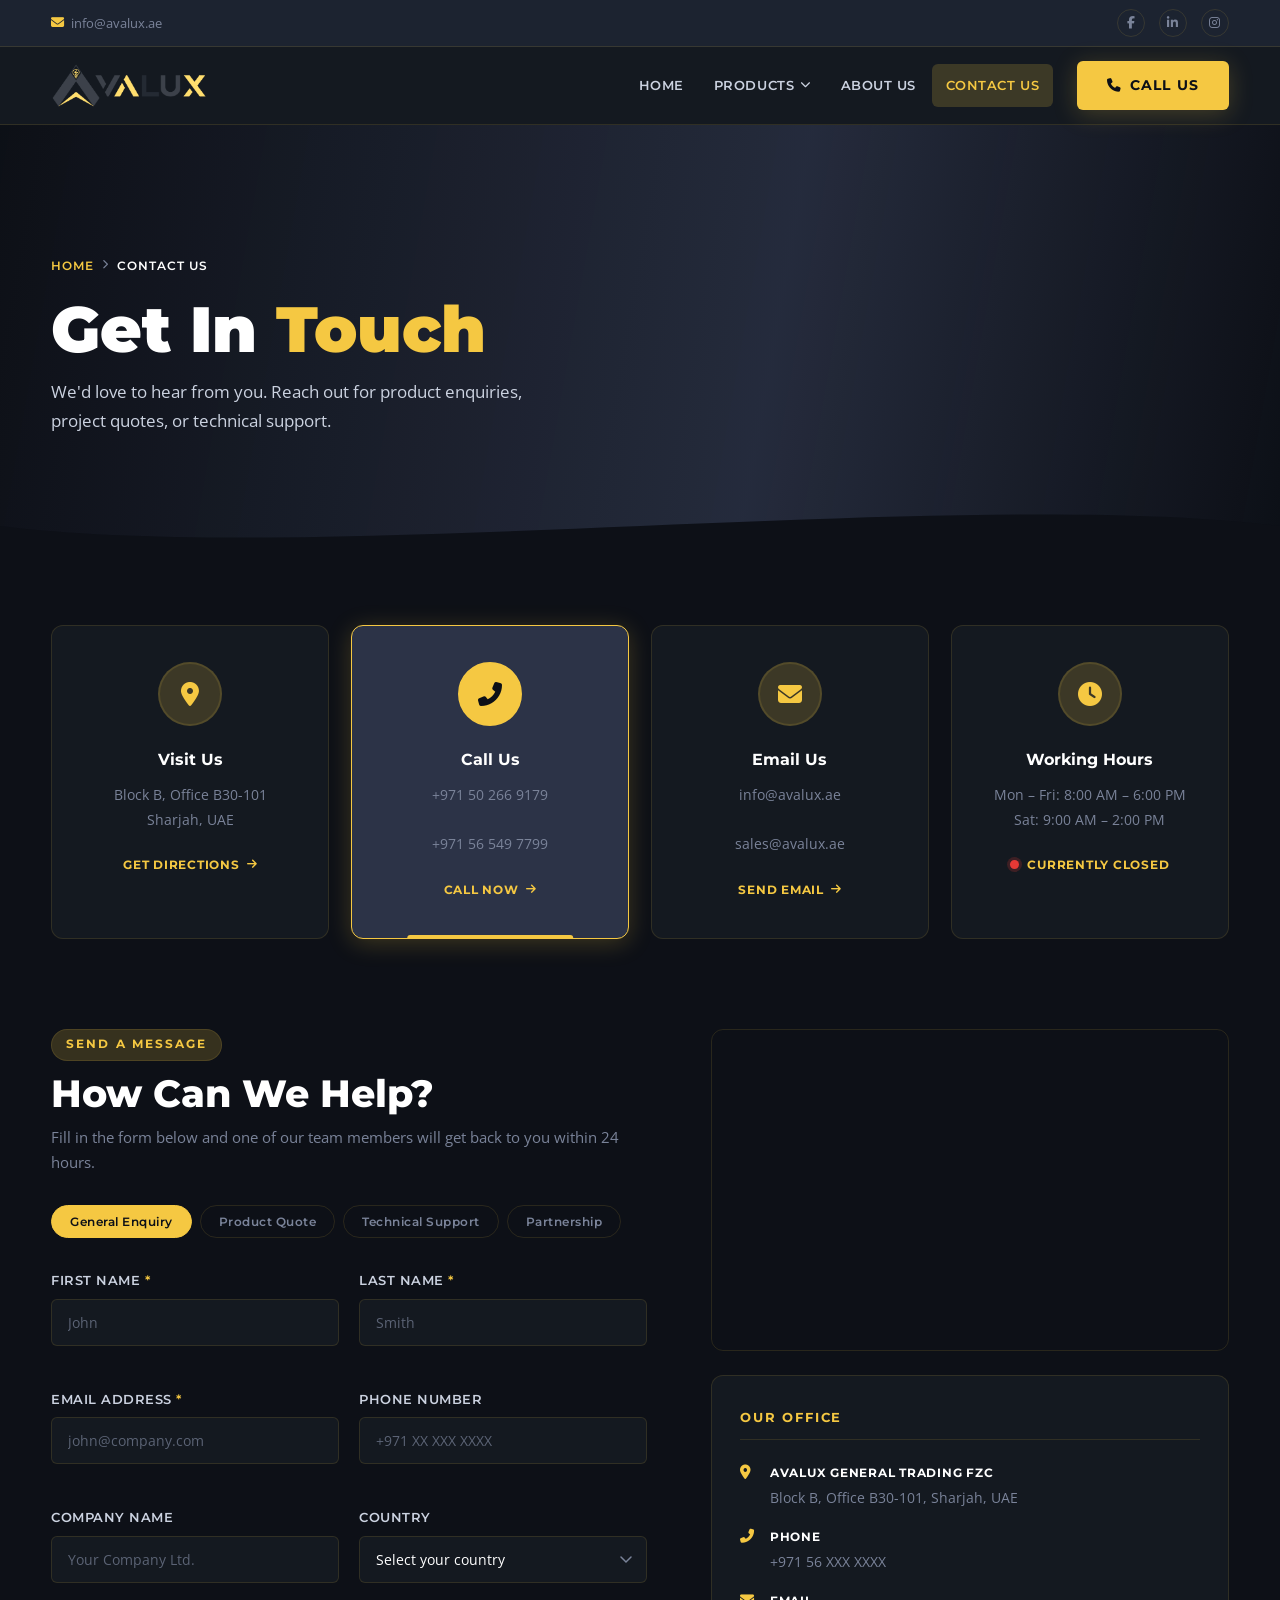
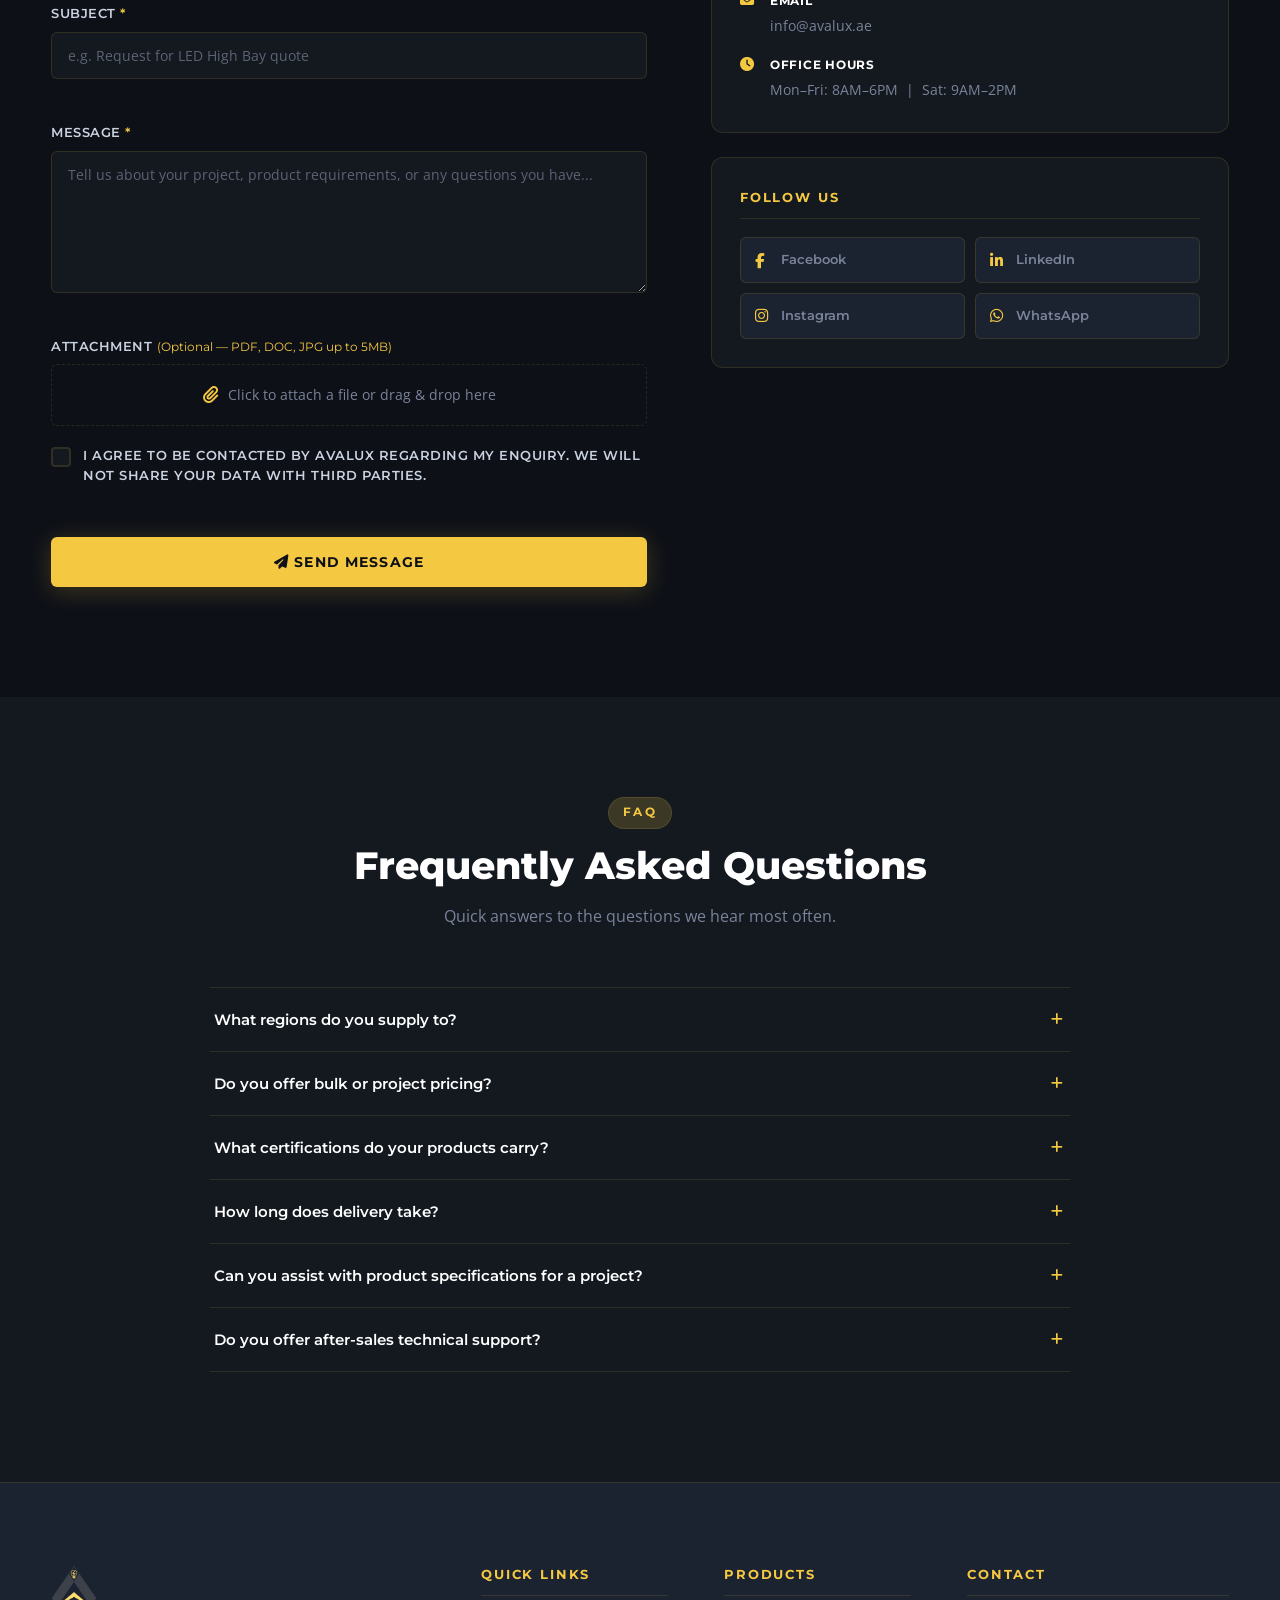
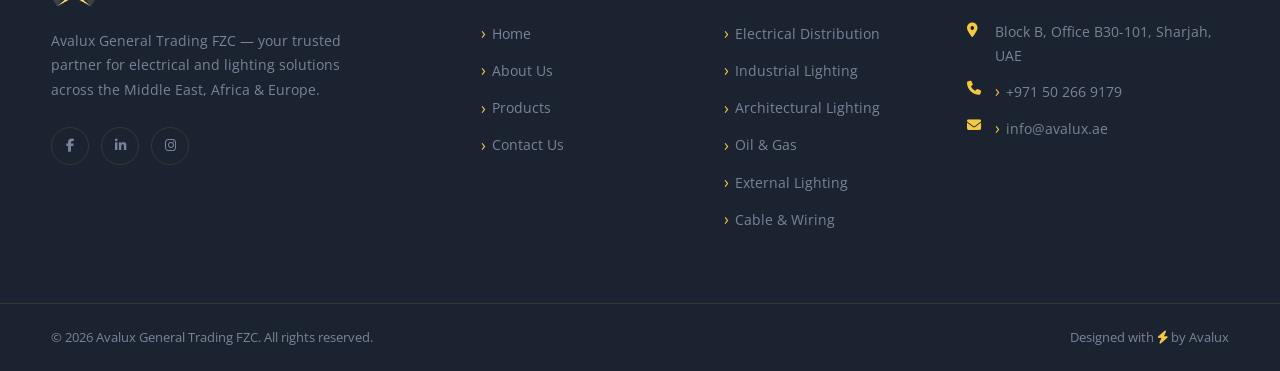
==== commit 54c37c15: "added images" ====
--- a/pages/Contact/contact.html
+++ b/pages/Contact/contact.html
@@ -29,8 +29,8 @@
   <!-- ===== HEADER ===== -->
   <header class="header" id="header">
     <div class="header__inner container">
-      <a href="index.html" class="header__logo">
-        <img src="logo-02.png" alt="Avalux Logo" />
+      <a href="../Home/home.html" class="header__logo">
+        <img src="../../images/logo-02.png" alt="Avalux Logo" />
       </a>
       <button class="nav__toggle" id="navToggle" aria-label="Toggle menu">
         <span></span><span></span><span></span>
@@ -106,7 +106,7 @@
     <div class="page-hero__overlay"></div>
     <div class="container page-hero__content">
       <p class="page-hero__breadcrumb">
-        <a href="index.html">Home</a>
+        <a href="../Home/home.html">Home</a>
         <i class="fa fa-chevron-right"></i>
         <span>Contact Us</span>
       </p>
@@ -142,10 +142,10 @@
           </div>
           <h3>Call Us</h3>
           <p>
-            <a href="tel:+97156XXXXXXX">+971 56 XXX XXXX</a><br />
-            <a href="tel:+97156XXXXXXX">+971 56 XXX XXXX</a>
+            <a href="tel:+971502669179">+971 50 266 9179</a><br />
+            <a href="tel:+971565497799">+971 56 549 7799</a>
           </p>
-          <a href="tel:+97156XXXXXXX" class="contact-info-card__link">
+          <a href="tel:+971502669179" class="contact-info-card__link">
             Call Now <i class="fa fa-arrow-right"></i>
           </a>
         </div>
@@ -467,7 +467,7 @@
   <footer class="footer">
     <div class="footer__top container">
       <div class="footer__col footer__col--brand">
-        <a href="index.html"><img src="logo-02.png" alt="Avalux" class="footer__logo" /></a>
+        <a href="../Home/home.html"><img src="../../images/logo-03.png" alt="Avalux" class="footer__logo" /></a>
         <p>Avalux General Trading FZC — your trusted partner for electrical and lighting solutions across the Middle East, Africa &amp; Europe.</p>
         <div class="footer__socials">
           <a href="#" aria-label="Facebook"><i class="fab fa-facebook-f"></i></a>
@@ -478,28 +478,28 @@
       <div class="footer__col">
         <h4>Quick Links</h4>
         <ul>
-          <li><a href="index.html">Home</a></li>
-          <li><a href="about.html">About Us</a></li>
-          <li><a href="#">Products</a></li>
-          <li><a href="contact.html">Contact Us</a></li>
+          <li><a href="../Home/home.html">Home</a></li>
+          <li><a href="../About Us/about.html">About Us</a></li>
+          <li><a href="../products/products.html">Products</a></li>
+          <li><a href="./contact.html">Contact Us</a></li>
         </ul>
       </div>
       <div class="footer__col">
         <h4>Products</h4>
         <ul>
-          <li><a href="#">Electrical Distribution</a></li>
-          <li><a href="#">Industrial Lighting</a></li>
-          <li><a href="#">Architectural Lighting</a></li>
-          <li><a href="#">Oil &amp; Gas</a></li>
-          <li><a href="#">External Lighting</a></li>
-          <li><a href="#">Cable &amp; Wiring</a></li>
+          <li><a href="../products/products.html">Electrical Distribution</a></li>
+          <li><a href="../products/products.html">Industrial Lighting</a></li>
+          <li><a href="../products/products.html">Architectural Lighting</a></li>
+          <li><a href="../products/products.html">Oil &amp; Gas</a></li>
+          <li><a href="../products/products.html">External Lighting</a></li>
+          <li><a href="../products/products.html">Cable &amp; Wiring</a></li>
         </ul>
       </div>
       <div class="footer__col">
         <h4>Contact</h4>
         <ul class="footer__contact">
           <li><i class="fa fa-map-marker-alt"></i> Block B, Office B30-101, Sharjah, UAE</li>
-          <li><i class="fa fa-phone"></i><a href="tel:+97156XXXXXXX">+971 56 XXX XXXX</a></li>
+          <li><i class="fa fa-phone"></i><a href="tel:+971502669179">+971 50 266 9179</a></li>
           <li><i class="fa fa-envelope"></i><a href="mailto:info@avalux.ae">info@avalux.ae</a></li>
         </ul>
       </div>
